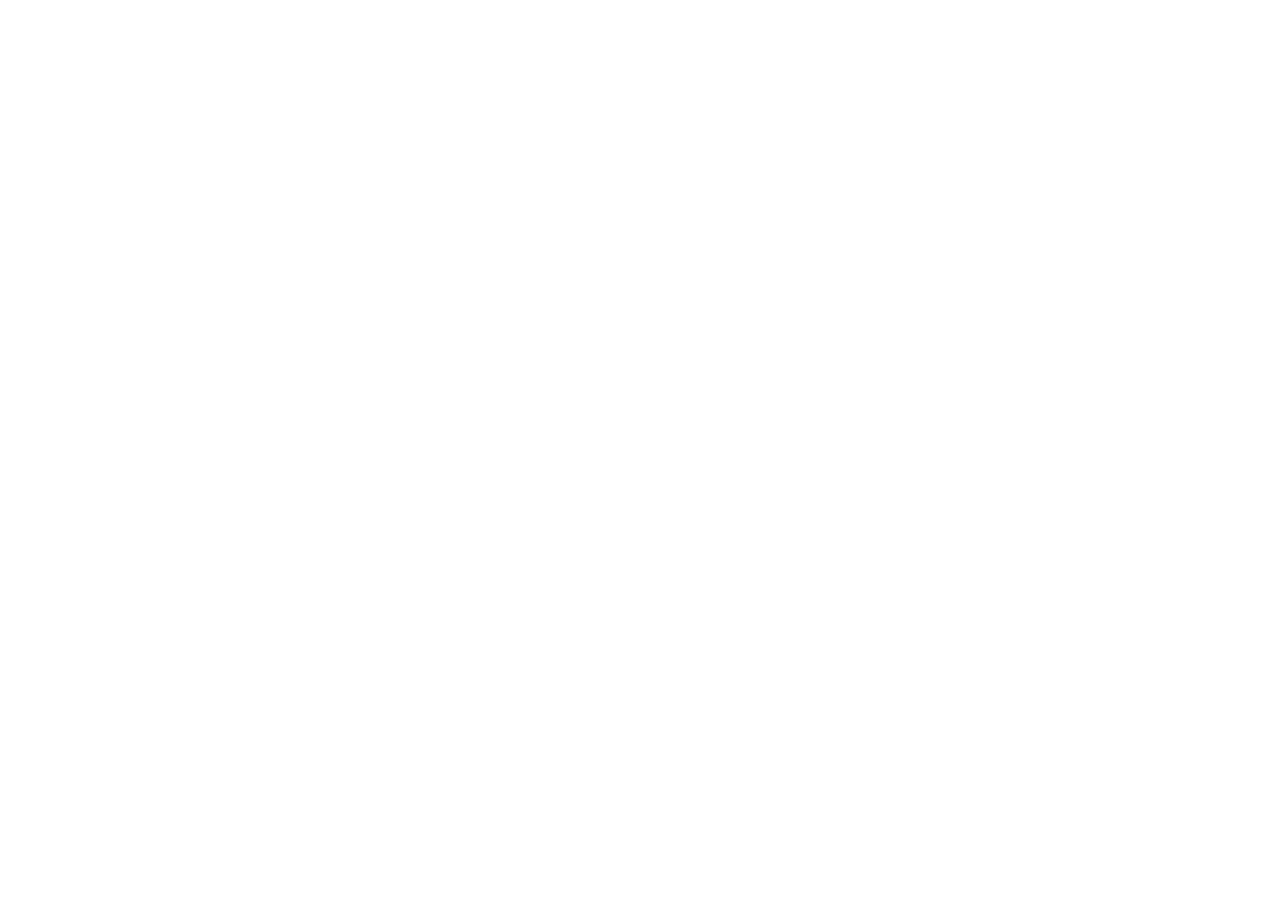
==== Question 2/index.html @ 99fd5e5c "first commit" ====
<!DOCTYPE html>
<html lang="en">
  <head>
    <meta charset="UTF-8" />
    <meta name="viewport" content="width=device-width, initial-scale=1.0" />
    <title>Document</title>
  </head>
  <body></body>
</html>
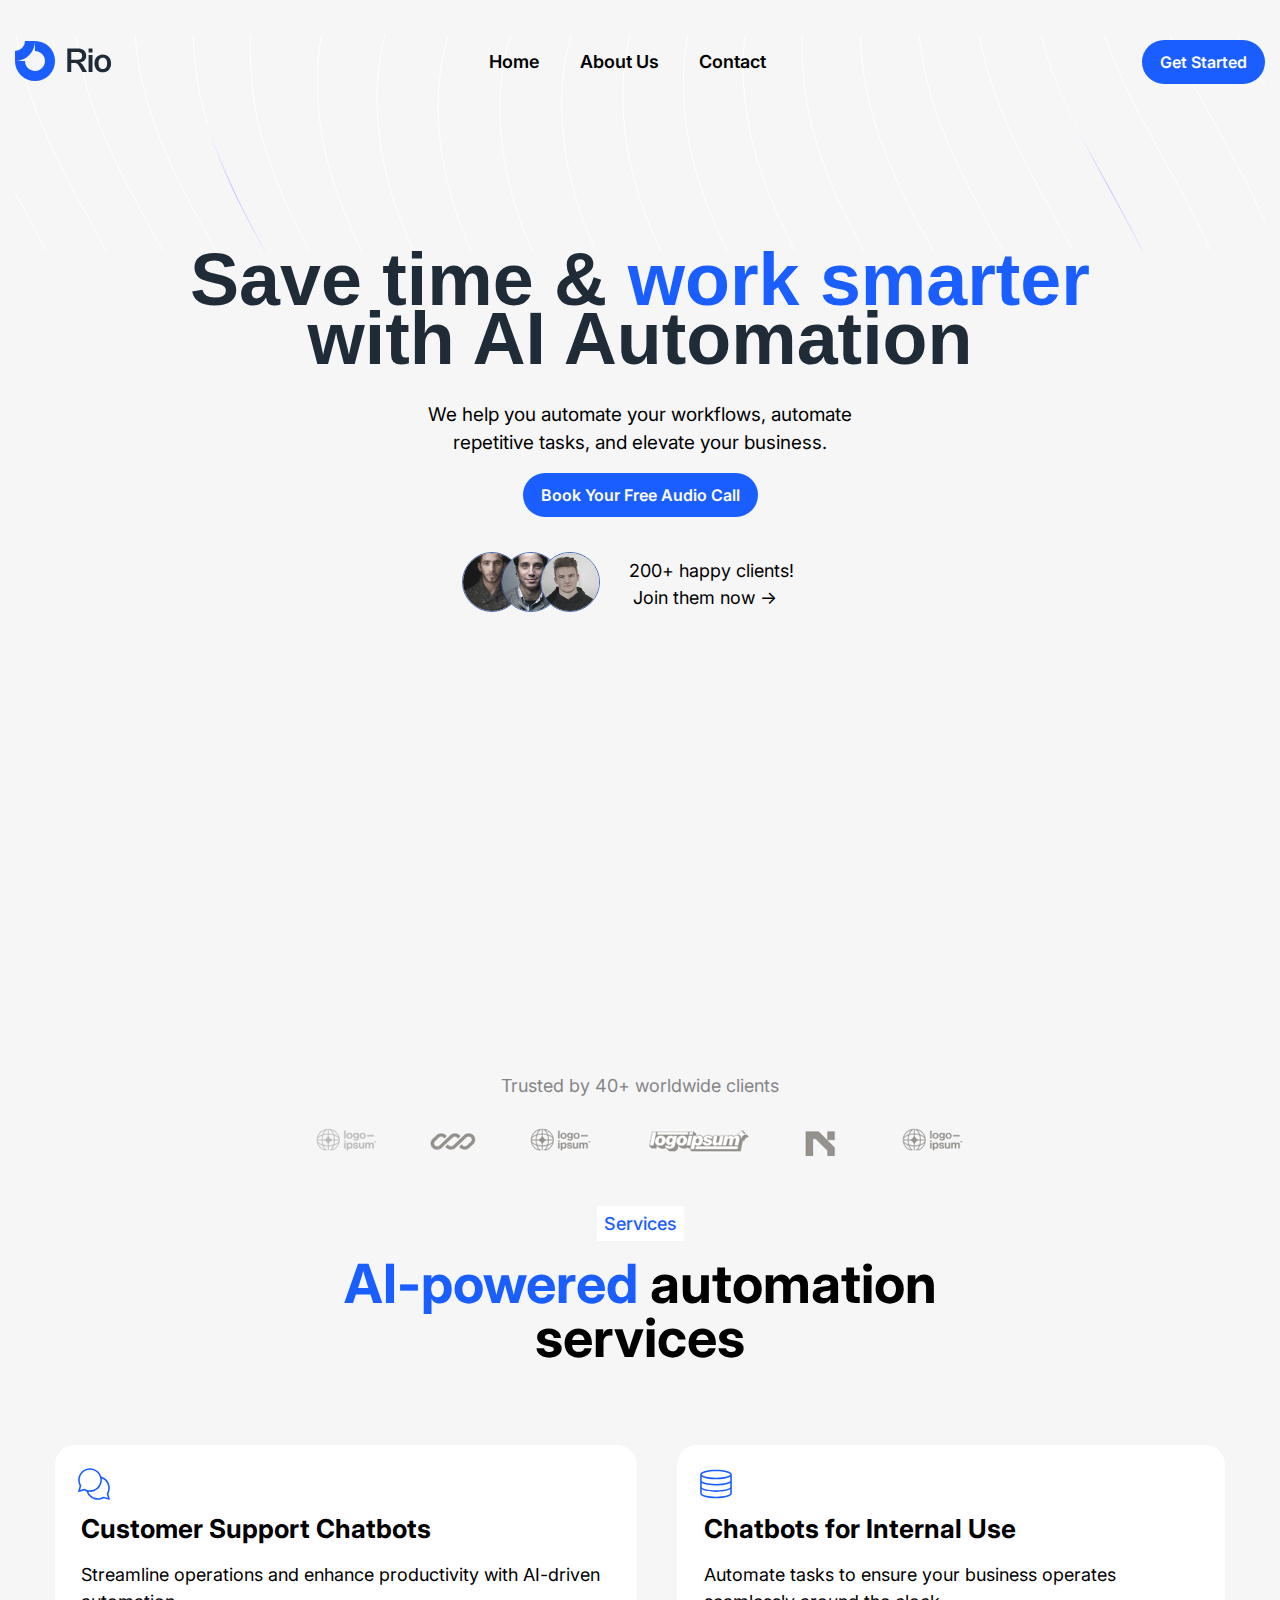
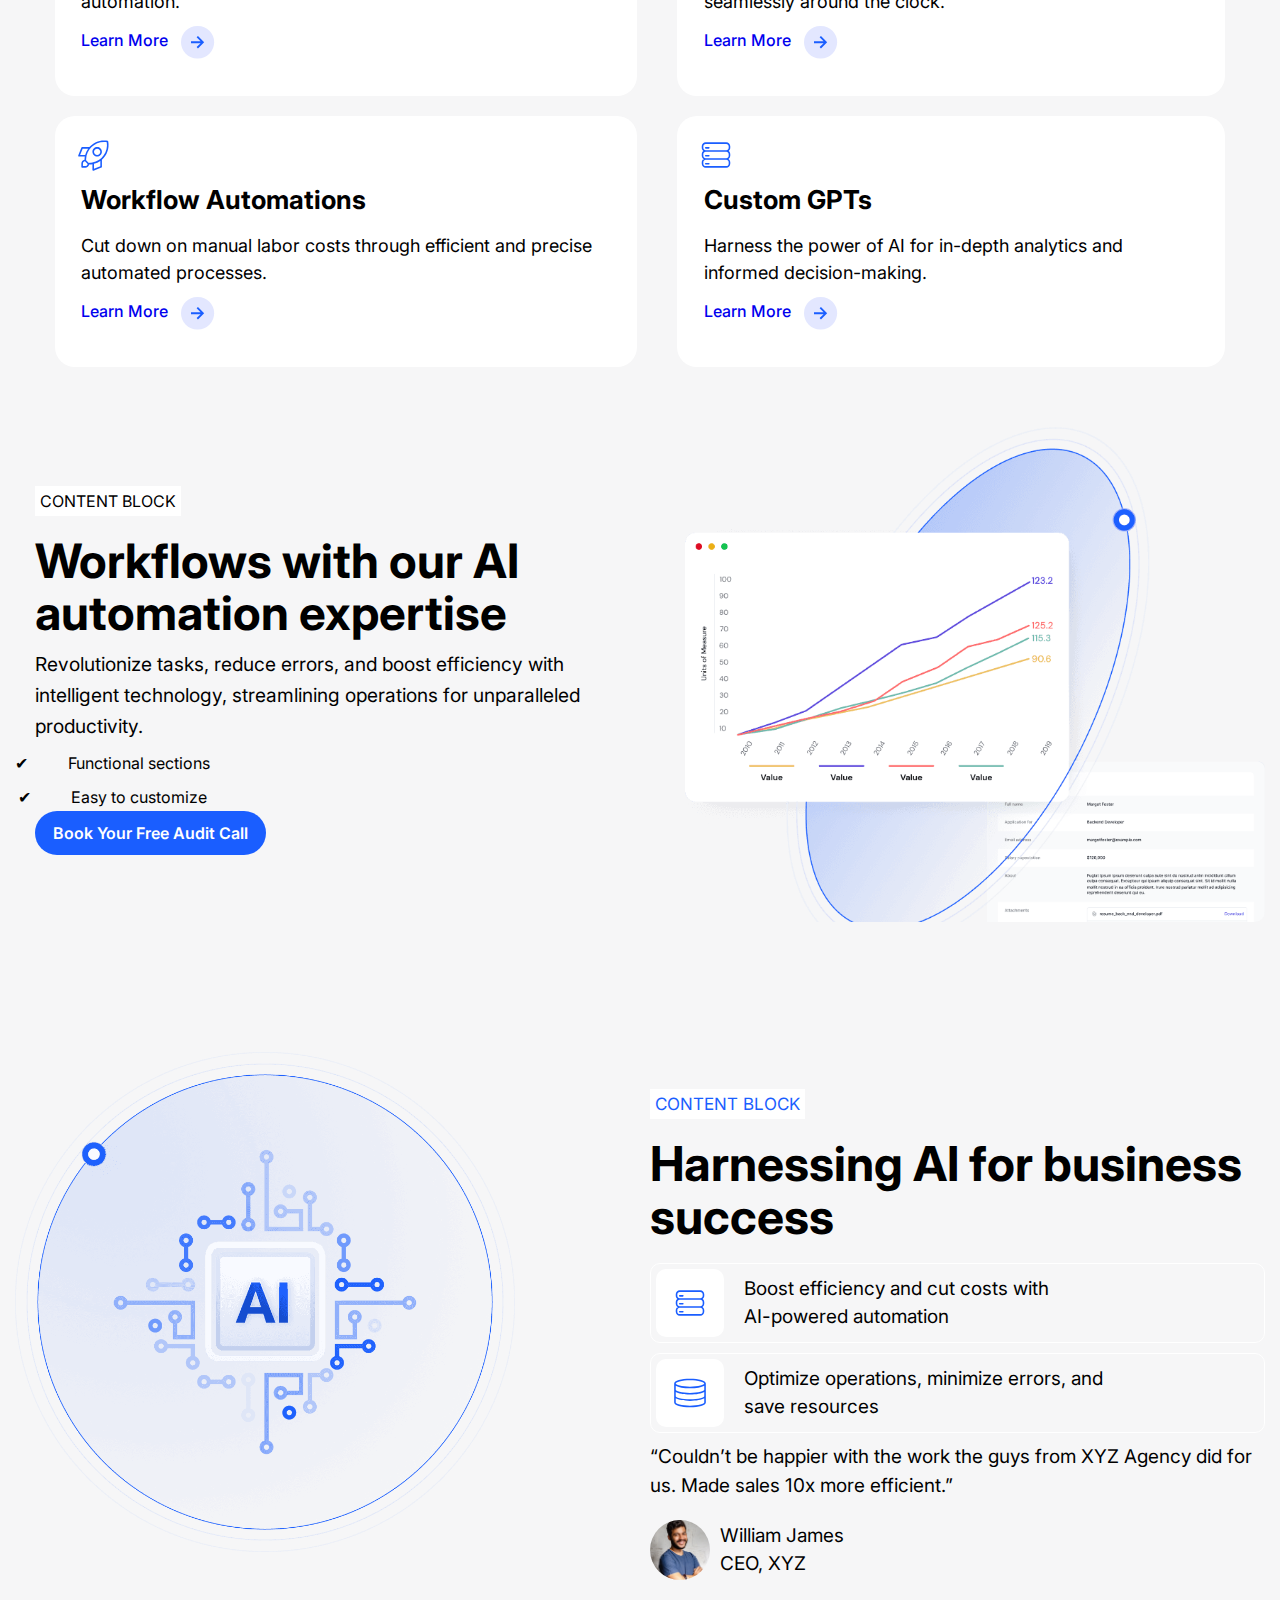
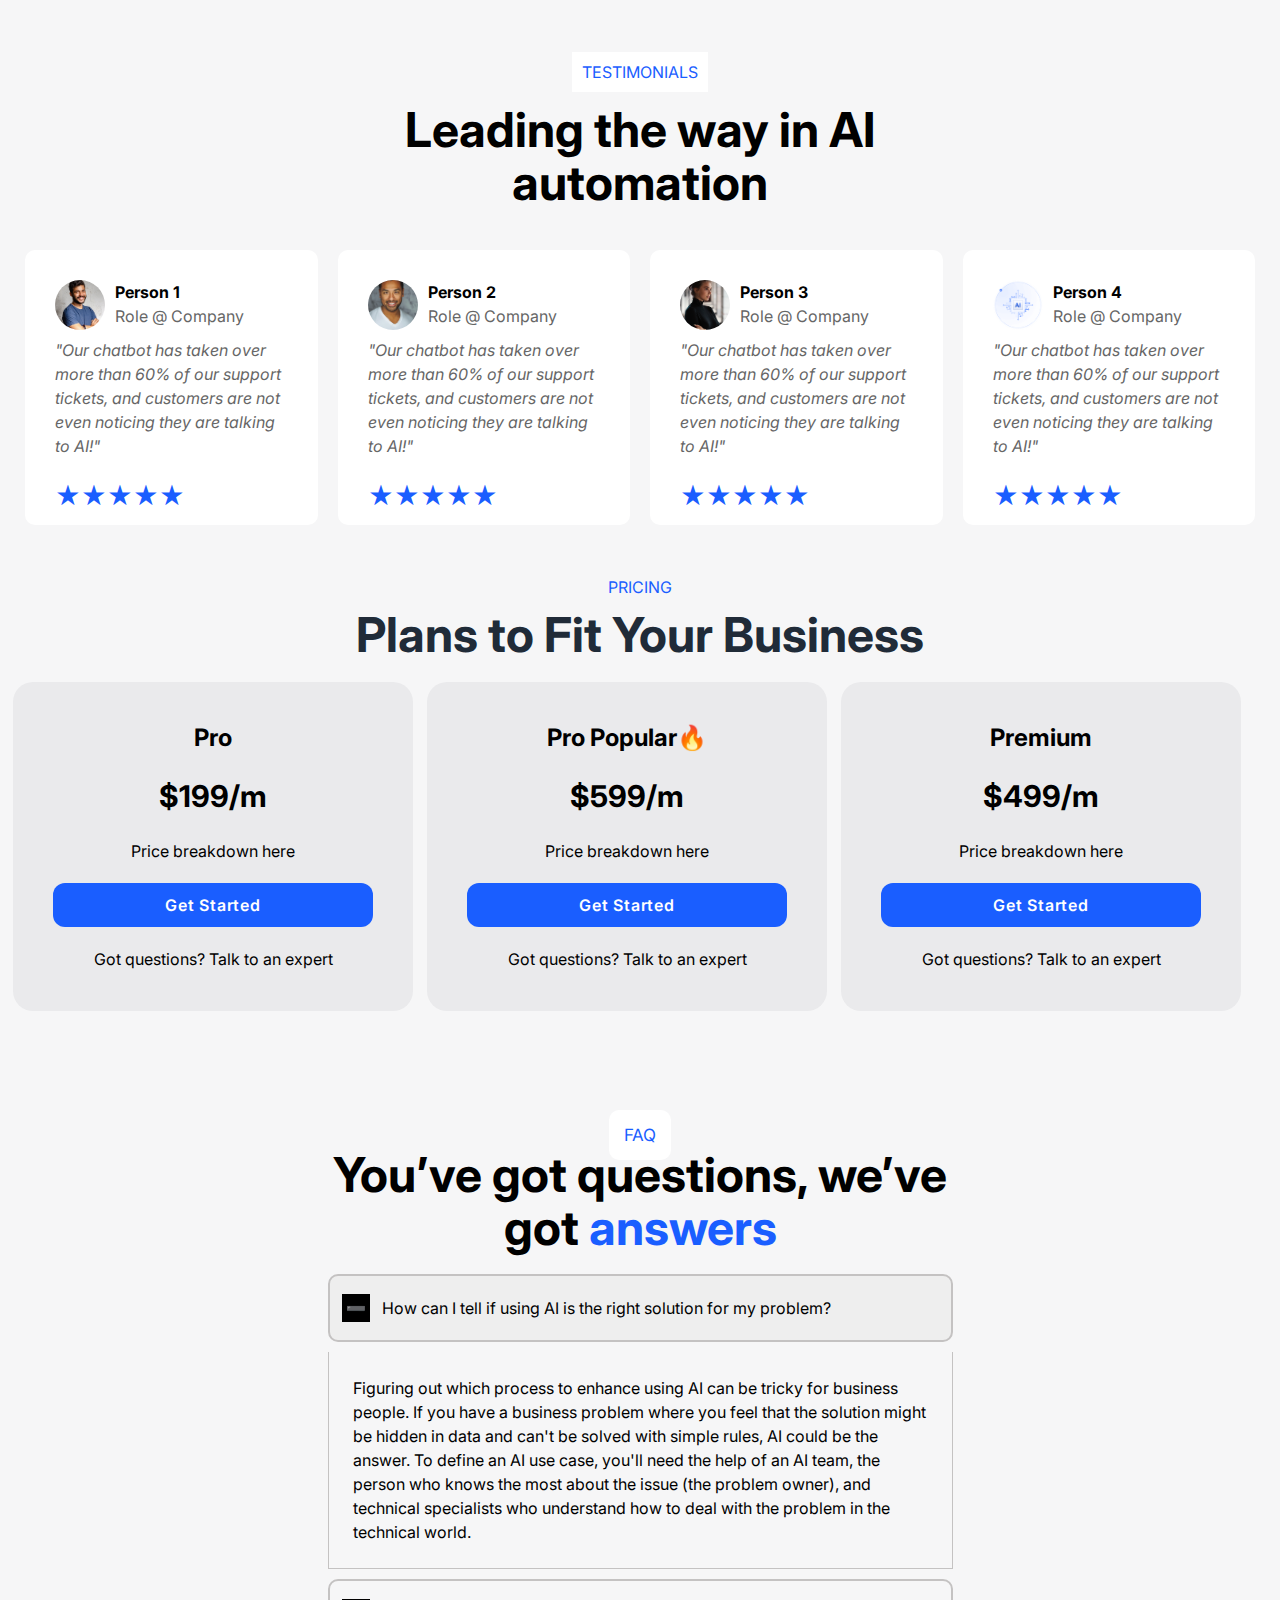
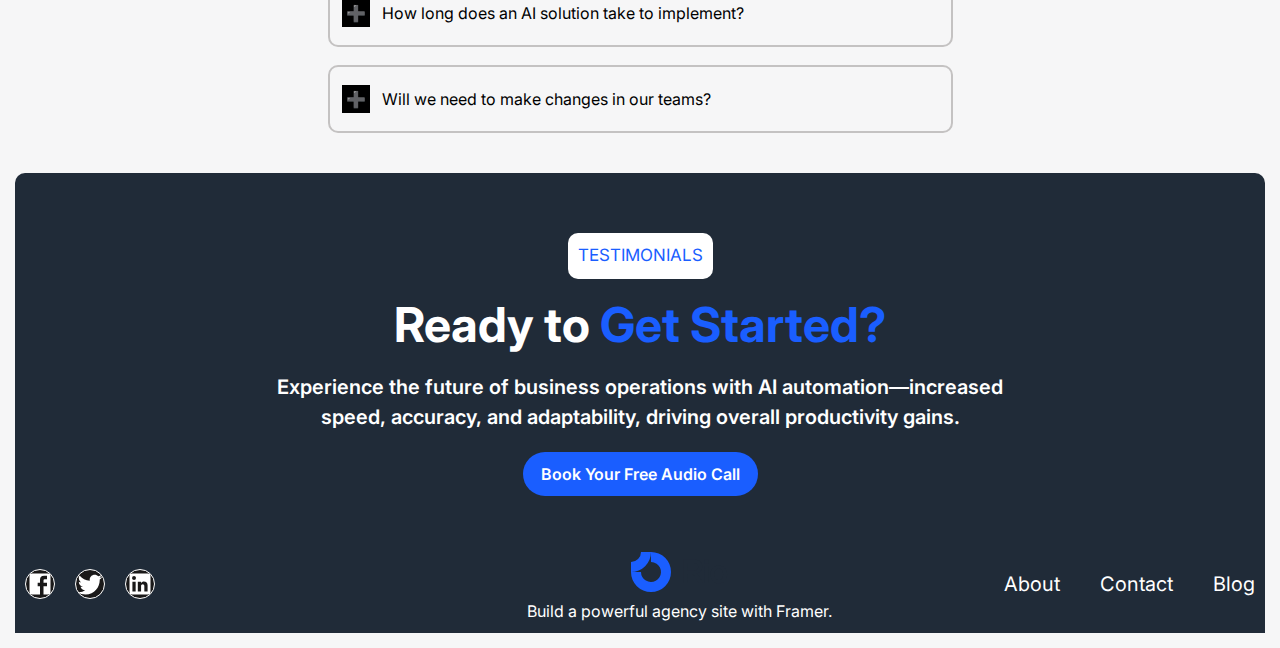
==== commit 8a52c966: "question2" ====
--- a/Question 2/index.html
+++ b/Question 2/index.html
@@ -1,9 +1,333 @@
 <!DOCTYPE html>
 <html lang="en">
-  <head>
-    <meta charset="UTF-8" />
-    <meta name="viewport" content="width=device-width, initial-scale=1.0" />
-    <title>Document</title>
-  </head>
-  <body></body>
-</html>
+<head>
+  <meta charset="UTF-8">
+  <meta name="viewport" content="width=device-width, initial-scale=1.0">
+  <link rel="stylesheet" href="styles.css">
+  <link rel="icon" href="default-favicon-light.v1.png" type="image/svg+xml">
+  <link href="https://unpkg.com/aos@2.3.1/dist/aos.css" rel="stylesheet">
+  <title>Rio Template Clone</title>
+</head>
+<body>
+  <div class="container">
+    <!-- Header Starts -->
+  <header class="bg-img">
+    <div class="rio-svg center-nav">
+      <img src="images/logo-svg.svg" alt="logo">
+   
+    <nav class="nav">
+      <ul>
+        <li><a href="#">Home</a></li>
+        <li><a href="#">About Us</a></li>
+        <li><a href="#">Contact</a></li>
+      </ul>
+    </nav>
+    <div class="button-nav">
+      <button>Get Started</button>
+    </div>
+  </header>
+  <!-- Header Ends -->
+
+<main>
+  <!-- Hero section -->
+  <div class="hero">
+    <div class="hero-content">
+      <h1>Save time & <span>work smarter</span> <br>with AI Automation</h1>
+      <p>We help you automate your workflows, automate <br>repetitive tasks, and elevate your business.</p>
+      <button class="btn-hero">
+        Book Your Free Audio Call
+      </button>
+    </div>
+    
+
+    <div class="hero-container">
+      <div class="hero-img">
+        <img src="images/img-1.jpg" alt="image 1">
+        <img src="images/img-2.jpg" alt="image 2">
+        <img src="images/img-3.jpg" alt="image 3">
+        <a href="#" class="hero-link colored">200+ happy clients!</a><br>
+        <a href="#" class="hero-link hero-link-2">Join them now →</a>
+      </div>
+    </div>
+   <div class="media">
+    <iframe
+    src="https://www.youtube.com/embed/QbFT7EnofZw?start=5" 
+    frameborder="0" allowfullscreen >
+</iframe>
+
+<p class="media-para">Trusted by 40+ worldwide clients
+</p>
+    <div class="bg-img-2">
+      <img src="images/Screenshot_7.png" alt="">
+      <img src="images/Screenshot_8.png" alt="">
+      <img src="images/Screenshot_7.png" alt="">
+      <img src="images/Screenshot_10.png" alt="">
+      <img src="images/Screenshot_9.png" alt="">
+      <img src="images/Screenshot_7.png" alt="">
+    </div>
+ </div>
+  
+ <!-- Services Section -->
+  <section>
+    <div class="section-container">
+      <p class="services">Services</p>
+      <h2 class="services-text"><span>AI-powered</span> automation <br>services</h2>
+  </section>
+  
+  <!-- Support section -->
+  <section>
+    <div class="card-container">
+      <div class="cards">
+        <div class="card card-minus">
+          <img src="images/svg-2.svg" alt="svg-2" class="svgs">
+          <div class="card-content">
+            <h2>Customer Support Chatbots</h2>
+            <p>Streamline operations and enhance productivity with AI-driven automation.</p>
+            <div class="learn">
+              <p class="card-p"><a href="#">Learn More</a><img src="images/svg-3.svg" alt=""></p>
+             </div>
+          </div>
+        </div>
+        <div class="card card-minus">
+          <img src="images/svg-1.svg" alt="Image 2" class="svgs">
+          <div class="card-content">
+            <h2>Workflow Automations</h2>
+            <p>Cut down on manual labor costs through efficient and precise automated processes.</p>
+           <div class="learn">
+            <p class="card-p"><a href="#">Learn More</a><img src="images/svg-3.svg" alt=""></p>
+           </div>
+          </div>
+        </div>
+      </div>
+
+
+     <div class="cards">
+      <div class="card card-plus">
+        <img src="images/svg-4.svg" alt="Image 3" class="svgs">
+        <div class="card-content">
+          <h2>Chatbots for Internal Use</h2>
+          <p>Automate tasks to ensure your business operates seamlessly around the clock.</p>
+          <div class="learn">
+            <p class="card-p"><a href="#">Learn More</a><img src="images/svg-3.svg" alt=""></p>
+           </div>
+        </div>
+      </div>
+      <div class="card card-plus">
+        <img src="images/svg-5.svg" alt="Image 4" class="svgs">
+        <div class="card-content">
+          <h2>Custom GPTs</h2>
+          <p>Harness the power of AI for in-depth analytics and informed decision-making.</p>
+          <div class="learn">
+            <p class="card-p"><a href="#">Learn More</a><img src="images/svg-3.svg" alt=""></p>
+           </div>
+        </div>
+      </div>
+     </div>
+    </div>
+  </section>
+  </div>
+</div>
+<div class="container">
+
+    <div class="main-content">
+      <div class="content-block">
+        <p id="content-block-p">CONTENT BLOCK</p>
+             <h1>Workflows with our AI automation expertise</h1>
+             <p id="content-block-p-2">Revolutionize tasks, reduce errors, and boost efficiency with intelligent technology, streamlining operations for unparalleled productivity.</p>
+           <div class="content-block-li">
+            <ul>
+              <li>
+                  Functional sections
+              </li>
+              <li>
+                  Easy to customize
+              </li>
+          </ul>
+           </div>
+             <button>Book Your Free Audit Call</button>
+         </div>
+         <div class="image-container">
+             <img src="images/img-4.png" alt="">
+             <div class="circle"></div>
+         </div>
+    </div>
+</div>
+<div class="container">
+  <div class="section-4th">
+    <div class="sec-4-img">
+      <img src="images/img-5.png" alt="" width="500px" height="500px">
+    </div>
+    <div class="sec-4-content">
+      <p class="sec-4-content-1">CONTENT BLOCK</p>
+      <h2>Harnessing AI for business success</h2>
+      <div class="sec-4-content-box">
+        <img src="images/svg-5.svg" alt="">
+        <p>Boost efficiency and cut costs with <br> AI-powered automation</p>
+      </div>
+      <div class="sec-4-content-box">
+        <img src="images/svg-4.svg" alt="">
+        <p>Optimize operations, minimize errors, and <br> save resources</p>
+      </div>
+      <p class="sec-4-content-p-2">“Couldn’t be happier with the work the guys from XYZ Agency did for us. Made sales 10x more efficient.”</p>
+      <div class="profiles">
+        <img src="images/img-6.jpg" alt="" width="60px" height="60px" style="border-radius: 50%; object-fit: cover;">
+       <div>
+        <p>William James</p>
+        <p>CEO, XYZ</p>
+       </div>
+      </div>
+    </div>
+  </div>
+</div>
+
+<div class="container">
+  <div class="testimonial">
+    <p>TESTIMONIALS</p>
+    <h2>Leading the way in AI <br>automation</h2>
+  </div>
+  <div class="profile-cont">
+    <div class="profile">
+      <img src="images/img-6.jpg" alt="Person 1">
+      <p>Person 1<br><span>Role @ Company</span></p>
+      <blockquote>"Our chatbot has taken over more than 60% of our support tickets, and customers are not even noticing they are talking to AI!"</blockquote>
+      <div class="stars">★★★★★</div>
+    </div>
+    
+    <div class="profile">
+      <img src="images/img-8.jpg" alt="Person 2">
+      <p>Person 2<br><span>Role @ Company</span></p>
+      <blockquote>"Our chatbot has taken over more than 60% of our support tickets, and customers are not even noticing they are talking to AI!"</blockquote>
+      <div class="stars">★★★★★</div>
+    </div>
+    
+    <div class="profile">
+      <img src="images/img-7.jpg" alt="Person 3">
+      <p>Person 3<br><span>Role @ Company</span></p>
+      <blockquote>"Our chatbot has taken over more than 60% of our support tickets, and customers are not even noticing they are talking to AI!"</blockquote>
+      <div class="stars">★★★★★</div>
+    </div>
+    
+    <div class="profile">
+      <img src="images/img-5.png" alt="Person 4">
+      <p>Person 4<br><span>Role @ Company</span></p>
+      <blockquote>"Our chatbot has taken over more than 60% of our support tickets, and customers are not even noticing they are talking to AI!"</blockquote>
+      <div class="stars">★★★★★</div>
+    </div>
+    
+  </div>
+</div>
+
+<div class="container">
+  <div class="pricing">
+    <p class="pricing-p">PRICING</p>
+    <h2>Plans to Fit Your Business</h2>
+  </div>
+<div class="ycard">
+  
+  
+  <div class="nocard">
+    <div class="headerA">
+                <span class="title">Pro</span>
+              </div>
+              <p style="font-size: 30px; font-weight: bold;">$199/m</p>
+                <p>Price breakdown here</p>
+              <button type="button" class="action">Get Started</button>
+              <p>Got questions? Talk to an expert</p>
+            </div>
+    
+            <div class="nocard">
+              <div class="headerA">
+                          <span class="title">Pro Popular🔥</span>
+                        </div>
+                        <p style="font-size: 30px; font-weight: bold;">$599/m</p>
+                          <p>Price breakdown here</p>
+                        <button type="button" class="action">Get Started</button>
+              <p>Got questions? Talk to an expert</p>
+                      </div>
+    
+                      <div class="nocard">
+                        <div class="headerA">
+                                    <span class="title">Premium</span>
+                                  </div>
+                                  <p style="font-size: 30px; font-weight: bold;">$499/m</p>
+                                    <p>Price breakdown here</p>
+                                  <button type="button" class="action">Get Started</button>
+              <p>Got questions? Talk to an expert</p>
+
+                                </div>
+                                  </div>
+                                  </div>
+
+<div class="container">
+  <div class="accordion-texts">
+    <p style="text-align: center;">FAQ</p>
+    <h2>You’ve got questions, we’ve <br>got <span style="color: var(--blue-cls);">answers</span></h2>
+  </div>
+  <div class="accordion">
+      <details open>
+        <summary>
+          How can I tell if using AI is the right solution for my problem?
+        </summary>
+        <div>
+          Figuring out which process to enhance using AI can be tricky for business people. If you have a business problem where you feel that the solution might be hidden in data and can't be solved with simple rules, AI could be the answer.
+
+          To define an AI use case, you'll need the help of an AI team, the person who knows the most about the issue (the problem owner), and technical specialists who understand how to deal with the problem in the technical world.
+        </div>
+      </details>
+      <details>
+        <summary>
+          How long does an AI solution take to implement?
+        </summary>
+        <div>
+          Using AI involves a series of steps: collecting data, labeling it, developing and training the model, testing and evaluating it, and finally deploying the solution. At the beginning, data collection and labeling take 20-50% of the time (higher % for smaller or standard projects).
+
+          The rest of the time is spent on model development, testing, and deployment, which depends on how unique the problem is, the performance level required, and the complexity of deployment. AI projects can last anywhere from 3 months to several years, depending on the size and collaboration needed.
+        </div>
+      </details>
+      <details>
+        <summary>
+          Will we need to make changes in our teams?
+        </summary>
+        <div>
+          Using AI involves a series of steps: collecting data, labeling it, developing and training the model, testing and evaluating it, and finally deploying the solution. At the beginning, data collection and labeling take 20-50% of the time (higher % for smaller or standard projects).
+
+The rest of the time is spent on model development, testing, and deployment, which depends on how unique the problem is, the performance level required, and the complexity of deployment. AI projects can last anywhere from 3 months to several years, depending on the size and collaboration needed.
+        </div>
+      </details>
+  </div>
+</div>
+
+<div class="container">
+  <div class="footer-cont">
+    <div class="footer-text">
+      <p class="foo">TESTIMONIALS</p>
+    <h2>Ready to <span style="color: var(--blue-cls);">Get Started?</span></h2>
+    <p class="foo2">Experience the future of business operations with AI automation—increased <br>speed, accuracy, and adaptability, driving overall productivity gains.</p>
+    <button class="foo-button">Book Your Free Audio Call</button>
+    </div>
+
+    <div class="foo-last">
+      <div class="foo-left">
+        <img src="images/facebook.svg" alt="">
+        <img src="images/twitter.svg" alt="">
+        <img src="images/linkedin.svg" alt="">
+      </div>
+
+      <div class="foo-center">
+        <img src="images/logo-svg.svg" alt="">
+        <p>Build a powerful agency site with Framer.</p>
+      </div>
+
+      <div class="foo-right">
+        <ul>
+          <li>About</li>
+          <li>Contact</li>
+          <li>Blog</li>
+        </ul>
+      </div>
+    </div>
+  </div>
+</main>
+</div>
+</body>
+</html>--- a/Question 2/styles.css
+++ b/Question 2/styles.css
@@ -0,0 +1,924 @@
+@import url("https://fonts.googleapis.com/css2?family=Inter:ital,opsz,wght@0,14..32,100..900;1,14..32,100..900&display=swap");
+
+@import url("https://fonts.cdnfonts.com/css/cabinet-grotesk");
+
+:root {
+  --blue-cls: #1a5eff;
+  --ff-headers: "Cabinet Grotesk", sans-serif;
+  --ff-paragraphs: "Inter", sans-serif;
+}
+
+::selection {
+  background-color: #1f29365d;
+  color: #f6f6f7;
+}
+
+* {
+  box-sizing: border-box;
+  margin: 0;
+  padding: 0;
+}
+
+body {
+  line-height: 1.5;
+  -webkit-font-smoothing: antialiased;
+  font-family: var(--ff-paragraphs);
+  height: 100vh;
+  background-color: #f6f6f7;
+}
+
+img,
+picture,
+video,
+canvas,
+svg {
+  display: block;
+  max-width: 100%;
+}
+
+input,
+button,
+textarea,
+select {
+  font: inherit;
+}
+
+p,
+h1,
+h2,
+h3,
+h4,
+h5,
+h6 {
+  overflow-wrap: break-word;
+}
+
+ul[role="list"],
+ol[role="list"],
+ul,
+ol {
+  list-style: none;
+}
+
+a {
+  text-decoration: none;
+}
+
+html {
+  -moz-text-size-adjust: none;
+  -webkit-text-size-adjust: none;
+  text-size-adjust: none;
+}
+
+.container {
+  max-width: 1172px;
+  margin: 0 auto;
+}
+
+iframe {
+  width: 1200px;
+  height: 675px;
+  border-radius: 15px;
+}
+
+header.bg-img {
+  background-image: url(images/background-svg.svg);
+  background-size: cover;
+  background-repeat: no-repeat;
+  /* background-position: center; */
+  height: 24vh;
+}
+
+.center-nav {
+  display: flex;
+  justify-content: space-between;
+  align-items: center;
+  margin-top: 20px;
+}
+
+ul,
+li {
+  display: flex;
+  justify-content: space-between;
+  align-items: center;
+  gap: 40px;
+}
+
+.nav ul li a {
+  font-size: 18px;
+  font-weight: 600;
+  color: #000;
+}
+
+.button-nav button {
+  padding: 10px 18px 10px 18px;
+  border: none;
+  border-radius: 60px;
+  background-color: var(--blue-cls);
+  color: #fff;
+  font-weight: 600;
+}
+
+.button-nav button:hover {
+  background-color: #202b38;
+  color: #fff;
+  cursor: pointer;
+}
+
+.hero {
+  text-align: center;
+}
+
+.hero-content h1 {
+  font-size: 4.6rem;
+  font-weight: 700;
+  color: #202b38;
+  line-height: 0.799;
+  font-family: var(--ff-headers);
+
+  span {
+    color: var(--blue-cls);
+  }
+}
+
+.hero-content p {
+  font-size: 19px;
+  color: #000;
+  font-family: var(--ff-paragraphs);
+  margin-top: 2rem;
+}
+
+.btn-hero {
+  padding: 10px 18px 10px 18px;
+  border: none;
+  border-radius: 60px;
+  background-color: var(--blue-cls);
+  color: #fff;
+  font-weight: 600;
+  margin: 15px;
+}
+
+.btn-hero:hover {
+  background-color: #202b38;
+  color: #fff;
+  cursor: pointer;
+}
+
+.hero-img img {
+  width: 60px;
+  height: 60px;
+  object-fit: cover;
+  object-position: center;
+  border-radius: 50%;
+  display: inline-block;
+  margin-left: -25px;
+  cursor: pointer;
+  margin-top: 20px;
+  border: 1px solid var(--blue-cls);
+  opacity: 0.9;
+  filter: grayscale(0.5);
+  transform: none;
+  transform-origin: 50% 50% 0;
+}
+
+.hero-link {
+  text-align: center;
+  position: relative;
+  bottom: 35px;
+  margin-left: 25px;
+  font-size: 18px;
+  color: #000;
+}
+
+.hero-link-2 {
+  margin-left: 130px;
+}
+
+.hero-img:hover {
+  transition: 0.9s all ease-in;
+  transform: translate3d(-1.99652px, 0px, 0px);
+}
+
+.colored:hover {
+  color: var(--blue-cls);
+}
+
+.bg-img-2 {
+  display: flex;
+  justify-content: center;
+  align-items: center;
+  gap: 30px;
+  margin-top: 10px;
+}
+
+.bg-img-2 img {
+  background-size: cover;
+  background-repeat: repeat;
+}
+
+.bg-img-2 img:nth-child(8) {
+  opacity: 0.6;
+}
+
+.bg-img-2 img:nth-child(1) {
+  opacity: 0.6;
+}
+
+.media-para {
+  margin-top: 20px;
+  font-size: 18px;
+  color: #858588;
+}
+
+section {
+  margin-top: 40px;
+}
+
+.services {
+  background-color: #fff;
+  display: inline;
+  padding: 7px;
+  font-size: 18px;
+  color: var(--blue-cls);
+  font-weight: 500;
+}
+
+.section-container span {
+  color: var(--blue-cls);
+}
+
+.services-text {
+  font-size: 3.375rem;
+  line-height: 1;
+  margin-top: 20px;
+}
+
+.card-container {
+  display: flex;
+  padding: 20px 20px 5px 20px;
+
+  h2 {
+    font-size: 26px;
+    text-align: left;
+    padding: 0.4rem;
+  }
+
+  p {
+    font-size: 18px;
+    text-align: left;
+    padding: 0.4rem;
+  }
+
+  .card-p {
+    font-weight: 500;
+    font-size: 16px;
+  }
+}
+
+.card {
+  background-color: #fff;
+  border-radius: 5px;
+  padding: 20px 20px 5px 20px;
+  margin: 20px;
+  border-radius: 20px;
+}
+
+.svgs {
+  display: flex;
+  justify-content: flex-end;
+  align-items: flex-start;
+}
+
+.learn img {
+  position: relative;
+  left: 100px;
+  bottom: 25.5px;
+}
+
+.card-minus:hover {
+  transform: rotate(-2deg);
+  transition: 70ms all linear;
+}
+
+.card-plus:hover {
+  transform: rotate(2deg);
+  transition: 70ms all linear;
+}
+
+/* Content Block */
+.content-block {
+  padding: 20px;
+  border-radius: 10px;
+  flex: 1;
+  margin-right: 50px;
+  position: relative;
+}
+
+.content-block h1 {
+  font-size: 2.97rem;
+  margin-bottom: 20px;
+  line-height: 1.1;
+  margin-top: 20px;
+}
+
+.content-block p {
+  font-size: 1.2rem;
+  line-height: 1.6;
+}
+
+#content-block-p {
+  background-color: #fff;
+  display: inline;
+  padding: 5px;
+  font-size: 16px;
+}
+
+#content-block-p-2 {
+  margin-top: -10px;
+  margin-bottom: 10px;
+}
+
+.content-block button {
+  padding: 10px 18px 10px 18px;
+  border: none;
+  border-radius: 60px;
+  background-color: var(--blue-cls);
+  color: #fff;
+  font-weight: 600;
+  margin-top: 60px;
+}
+
+.content-block button:hover {
+  background-color: #3e8e41;
+}
+
+.image-container {
+  flex: 1;
+  position: relative;
+  width: 500px;
+  height: 500px;
+  overflow: hidden;
+  border-radius: 10px;
+}
+
+.main-content {
+  display: flex;
+  justify-content: space-between;
+  align-items: center;
+}
+
+.content-block-li ul {
+  display: flex;
+  flex-direction: column;
+  gap: 10px;
+  margin-left: 0;
+  position: absolute;
+  left: 0;
+}
+
+.content-block-li li::before {
+  content: "✔ ";
+}
+
+.section-4th {
+  display: grid;
+  grid-template-columns: 1fr 1fr;
+  gap: 20px;
+  margin-top: 40px;
+}
+
+.section-4th {
+  margin-top: 100px;
+}
+
+.sec-4-content {
+  margin-top: 40px;
+
+  h2 {
+    font-size: 3rem;
+    line-height: 1.1;
+    margin: 20px 0 20px 0;
+  }
+}
+
+.sec-4-content-1 {
+  background-color: #fff;
+  color: var(--blue-cls);
+  display: inline;
+  padding: 5px;
+  font-size: 17px;
+}
+
+.sec-4-content-box {
+  display: flex;
+  gap: 20px;
+  align-items: center;
+  background-color: transparent;
+  font-size: 19px;
+  border: 1px solid #fff;
+  margin: 0 0 10px 0;
+  border-radius: 10px;
+  padding: 5px;
+}
+
+.sec-4-content-box img {
+  background-color: #fff;
+  padding: 15px;
+  border-radius: 10px;
+}
+
+.sec-4-content-box:hover {
+  background-color: var(--blue-cls);
+  color: #fff;
+  cursor: pointer;
+}
+
+.sec-4-content-p-2 {
+  margin-top: 10px;
+  font-size: 19px;
+}
+
+.profiles {
+  display: flex;
+  gap: 10px;
+  align-items: center;
+  font-size: 19px;
+  margin-top: 20px;
+}
+
+.profile-cont {
+  display: flex;
+  gap: 20px;
+  margin-top: 20px;
+  padding: 10px;
+}
+.profile {
+  border-radius: 10px;
+  padding: 30px;
+  margin-top: 10px;
+  width: 300px;
+  background-color: #fff;
+}
+
+.profile img {
+  width: 50px;
+  height: 50px;
+  border-radius: 50%;
+  float: left;
+  margin-right: 10px;
+  object-fit: cover;
+  object-position: center;
+}
+
+.profile p {
+  margin: 0;
+  font-weight: bold;
+}
+
+.profile span {
+  font-weight: normal;
+  color: #666;
+}
+
+.profile blockquote {
+  clear: both;
+  color: #666;
+  font-style: italic;
+  margin-top: 10px;
+}
+
+.stars {
+  color: var(--blue-cls);
+  font-size: 25px;
+  position: relative;
+  top: 20px;
+}
+
+.testimonial {
+  text-align: center;
+  margin-top: 50px;
+}
+
+.testimonial p {
+  background-color: #fff;
+  display: inline;
+  font-size: 16px;
+  padding: 10px;
+  color: var(--blue-cls);
+}
+
+.testimonial h2 {
+  font-size: 3rem;
+  line-height: 1.1;
+  margin: 20px 0 20px 0;
+}
+
+/* price card */
+.ycard {
+  display: flex;
+  justify-content: center;
+  align-items: center;
+  gap: 20px;
+  margin-top: 20px;
+}
+
+.pricing {
+  display: flex;
+  display: inline;
+  align-items: center;
+  gap: 20px;
+  text-align: center;
+  margin-top: 50px;
+}
+
+.pricing-p {
+  /* background-color: white; */
+  font-size: 16px;
+  padding: 10px;
+  color: var(--blue-cls);
+}
+
+.pricing h2 {
+  color: #202b38;
+  font-size: 3rem;
+  line-height: 1.1;
+  margin: 0 0 20px 0;
+}
+
+.nocard {
+  margin-left: -1rem;
+  margin-right: -1rem;
+  display: flex;
+  flex-wrap: wrap;
+  text-align: center;
+  align-items: stretch;
+  margin-bottom: 2rem;
+  width: 400px;
+  display: flex;
+  flex-direction: column;
+  border-radius: 20px;
+  color: #000;
+  padding: 40px;
+  gap: 20px;
+  background-color: #202b380e;
+  margin-right: 10px;
+
+  p {
+    color: #000;
+  }
+
+  span {
+    color: #000;
+  }
+}
+
+.headerA {
+  display: flex;
+  flex-direction: column;
+  text-align: center;
+}
+
+.title {
+  font-size: 1.5rem;
+  line-height: 2rem;
+  font-weight: 700;
+  color: #fff;
+}
+
+/* .price {
+  font-size: 2rem;
+  line-height: 1;
+  font-weight: 700;
+  color: #fff;
+} */
+
+.action {
+  border: none;
+  outline: none;
+  display: inline-block;
+  border-radius: 12px;
+  background-color: var(--blue-cls);
+  padding: 10px;
+  text-align: center;
+  font-weight: 600;
+  letter-spacing: 0.05em;
+  color: #fff;
+  width: 100%;
+}
+
+.action:hover {
+  background-color: #202b38;
+  color: #fff;
+  cursor: pointer;
+}
+
+/* accordion */
+
+details div {
+  border-right: 1px solid #c4c2c2;
+  border-left: 1px solid #c4c2c2;
+  border-bottom: 1px solid #c4c2c2;
+  padding: 1.5em;
+  width: 50%;
+  margin: 0 auto;
+  margin-bottom: 10px;
+  transition: all 0.5s ease-in;
+}
+
+details div > * + * {
+  margin-top: 1.5em;
+}
+
+details + details {
+  margin-top: 0.5rem;
+}
+
+summary {
+  list-style: none;
+}
+
+summary::-webkit-details-marker {
+  display: none;
+}
+
+summary {
+  border: 2px solid #c4c2c2;
+  border-radius: 10px;
+  width: 50%;
+  margin: 0 auto;
+  margin-bottom: 10px;
+  padding: 20px;
+  cursor: pointer;
+  position: relative;
+  padding-left: calc(1.75rem + 0.75rem + 0.75rem);
+  transition: all 0.3s ease-in-out;
+}
+
+summary:after {
+  position: absolute;
+  top: 50%;
+  transform: translateY(-50%);
+  left: 0.75rem;
+  content: "➕";
+  width: 1.75rem;
+  height: 1.75rem;
+  background-color: #000;
+  color: #fff;
+  display: inline-flex;
+  justify-content: center;
+  align-items: center;
+  flex-shrink: 0;
+}
+
+details[open] summary {
+  background-color: #eee;
+}
+
+details[open] summary::after {
+  content: "➖";
+}
+
+summary:hover {
+  background-color: #eee;
+}
+
+.accordion-texts {
+  text-align: center;
+  margin-top: 50px;
+}
+
+.accordion-texts p {
+  background-color: #fff;
+  display: inline;
+  font-size: 17px;
+  border-radius: 10px;
+  padding: 15px;
+  color: var(--blue-cls);
+}
+
+.accordion-texts h2 {
+  font-size: 3rem;
+  line-height: 1.1;
+  margin: 0 0 20px 0;
+}
+
+.foo-last {
+  margin-top: 50px;
+}
+
+.footer-text {
+  text-align: center;
+  margin-top: 50px;
+  color: white;
+}
+
+.foo {
+  display: inline-block;
+  font-size: 17px;
+  border-radius: 10px;
+  padding: 10px;
+  color: var(--blue-cls);
+  background-color: #fff;
+  margin-bottom: 20px;
+}
+
+.footer-text h2 {
+  color: white;
+  font-size: 3rem;
+  line-height: 1.1;
+  margin: 0 0 20px 0;
+}
+
+.foo2 {
+  font-size: 20px;
+  font-weight: 600;
+}
+
+.foo-button {
+  padding: 10px 18px 10px 18px;
+  border: none;
+  border-radius: 60px;
+  background-color: var(--blue-cls);
+  color: #fff;
+  font-weight: 600;
+  margin-top: 20px;
+}
+
+.foo-button:hover {
+  background-color: #202b38;
+  color: #fff;
+  cursor: pointer;
+}
+
+.foo-left img {
+  width: 30px;
+  height: 30px;
+  background-color: rgb(26, 25, 25);
+  border: 1px solid #fff;
+  border-radius: 50px;
+}
+
+.foo-left {
+  display: flex;
+  gap: 20px;
+}
+
+.foo-last {
+  display: flex;
+  justify-content: space-between;
+  align-items: center;
+  gap: 30px;
+  color: #fff;
+}
+
+.foo-center {
+  display: flex;
+  justify-content: center;
+  align-items: center;
+  flex-direction: column;
+  position: relative;
+  left: 100px;
+}
+
+.foo-right {
+  font-size: 20px;
+}
+
+.footer-cont {
+  background-color: #202b38;
+  /* color: #fff; */
+  border-top-right-radius: 10px;
+  border-top-left-radius: 10px;
+  padding: 10px;
+}
+
+@media only screen and (min-width: 768px) {
+  .container {
+    max-width: 100%;
+    padding: 15px;
+  }
+
+  .media iframe {
+    width: 700px;
+    height: 400px;
+    border-radius: 15px;
+  }
+}
+
+@media only screen and (max-width: 550px) {
+  .container {
+    padding: 10px;
+    overflow: hidden;
+  }
+
+  .center-nav {
+    flex-direction: column;
+
+    .button-nav {
+      display: none;
+    }
+  }
+
+  .bg-img-2 {
+    display: none;
+  }
+
+  .card-container {
+    flex-direction: column;
+  }
+
+  .media iframe {
+    width: 400px;
+    height: 300px;
+    border-radius: 15px;
+  }
+
+  .main-content {
+    flex-direction: column;
+
+    .image-container {
+      display: none;
+    }
+  }
+
+  .section-4th img {
+    display: none;
+  }
+
+  .section-4th {
+    grid-template-columns: 1fr;
+  }
+
+  .profile {
+    flex-direction: column;
+  }
+
+  .profile-cont {
+    flex-direction: column;
+    justify-content: center;
+    align-items: center;
+  }
+
+  .ycard {
+    flex-direction: column;
+  }
+
+  .foo-last {
+    flex-direction: column;
+  }
+
+  .foo-center {
+    position: relative;
+    left: 0px;
+  }
+}
+
+@media screen and (max-width: 770px) {
+  .media iframe {
+    width: 400px;
+    height: 300px;
+    border-radius: 15px;
+  }
+
+  .bg-img-2 {
+    display: none;
+  }
+
+  .card-container {
+    flex-direction: column;
+  }
+
+  .image-container {
+    display: none;
+  }
+
+  .sec-4-img img {
+    display: none;
+  }
+
+  .section-4th {
+    grid-template-columns: 1fr;
+  }
+
+  .profile-cont {
+    flex-direction: column;
+    width: 100%;
+  }
+
+  .profile {
+    width: 100%;
+  }
+
+  .ycard {
+    flex-direction: column;
+  }
+
+  .foo-last {
+    flex-direction: column;
+  }
+
+  .foo-center {
+    position: relative;
+    left: 0px;
+  }
+}
